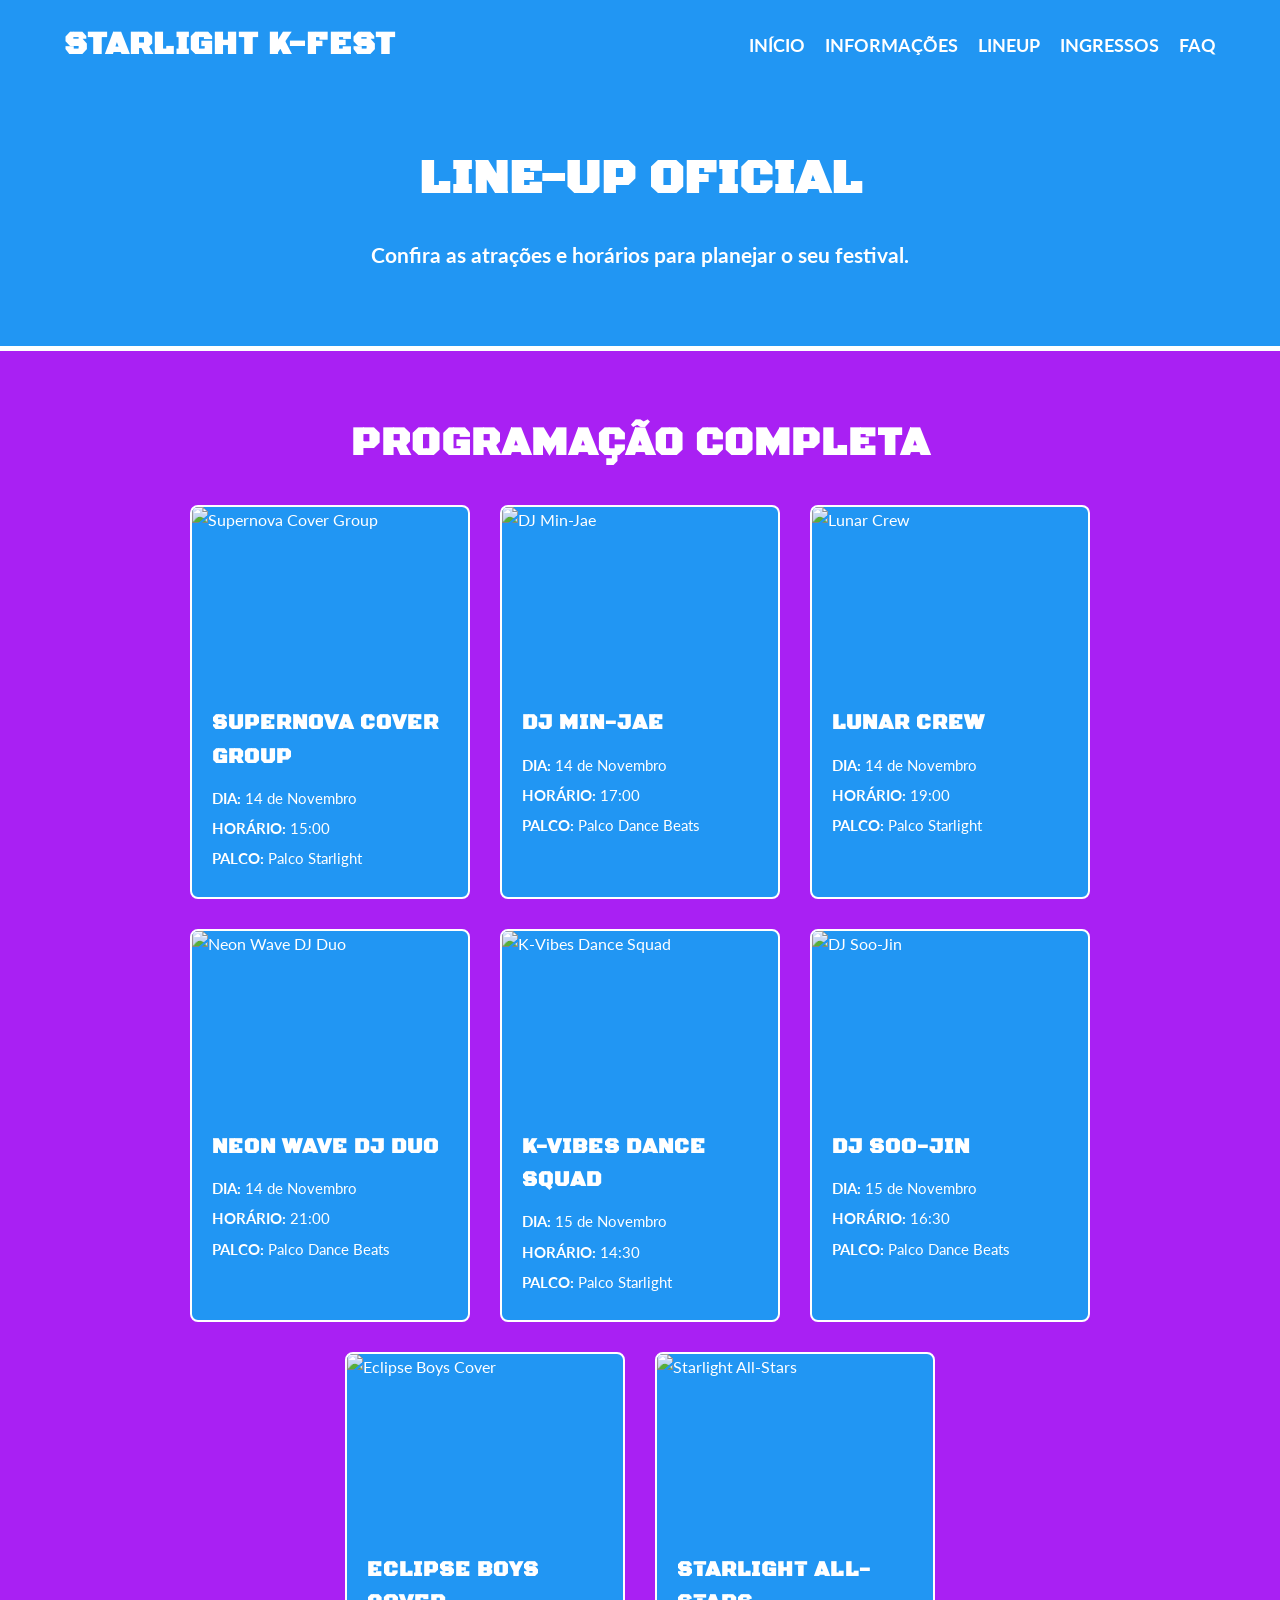
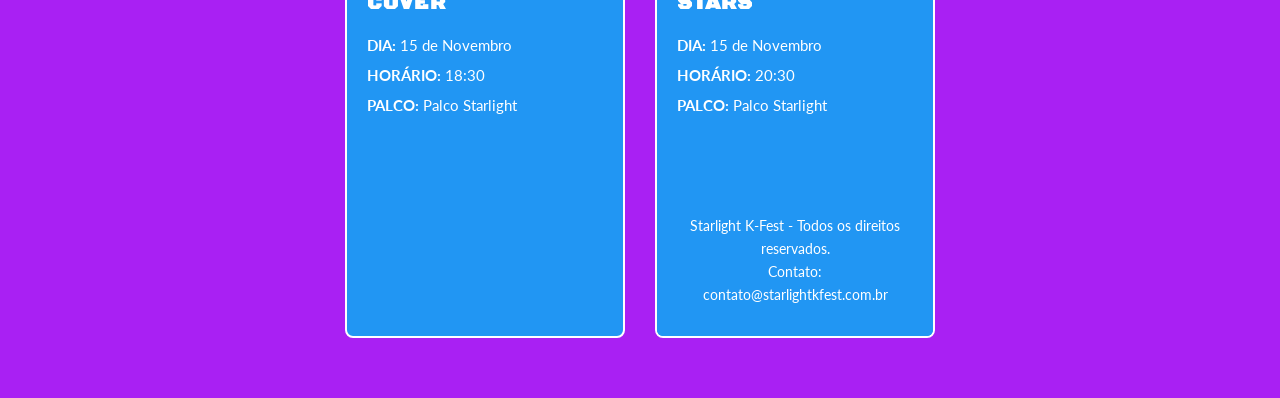
==== lineup.html @ 02d82ff8 "Initial commit" ====
<!DOCTYPE html>
<html lang="pt-br">
<head>
    <meta charset="UTF-8">
    <meta name="viewport" content="width=device-width, initial-scale=1.0">
    <link rel="stylesheet" href="style.css">

    <title>Starlight K-Fest | Início</title>
    <!-- Fontes do Google Fonts -->
    <link rel="preconnect" href="https://fonts.googleapis.com">
    <link rel="preconnect" href="https://fonts.gstatic.com" crossorigin>
    <link href="https://fonts.googleapis.com/css2?family=Black+Ops+One&family=Lato:ital,wght@0,400;0,700;1,400&display=swap" rel="stylesheet">
    <link rel="stylesheet" href="style.css">
</head>
<body>
   
    <header class="header">
        <h1 class="logo">Starlight K-Fest</h1>
        <nav class="nav-menu">
            <a href="index.html">Início</a>
            <a href="#informações">informações</a>
            <a href="#lineup">lineup</a>
            <a href="#ingressos">Ingressos</a>
            <a href="#faq">faq</a>
        </nav>
    </header>
    <main>
        <section class="hero hero-small">
            <h1 class="hero-title">Line-up Oficial</h1>
            <p class="hero-description">Confira as atrações e horários para planejar o seu festival.</p>
        </section>

        <section class="section">
            <h2 class="section-title">Programação Completa</h2>
            
            <div class="lineup-grid">
                <!-- Artista 1 -->
                <article class="artist-card">
                    <img src="https://picsum.photos/id/1025/400/300" alt="Supernova Cover Group" class="artist-image">
                    <div class="artist-info">
                        <h3 class="artist-name">Supernova Cover Group</h3>
                        <p class="artist-detail"><strong>Dia:</strong> 14 de Novembro</p>
                        <p class="artist-detail"><strong>Horário:</strong> 15:00</p>
                        <p class="artist-detail"><strong>Palco:</strong> Palco Starlight</p>
                    </div>
                </article>

                <!-- Artista 2 -->
                <article class="artist-card">
                    <img src="https://picsum.photos/id/1062/400/300" alt="DJ Min-Jae" class="artist-image">
                    <div class="artist-info">
                        <h3 class="artist-name">DJ Min-Jae</h3>
                        <p class="artist-detail"><strong>Dia:</strong> 14 de Novembro</p>
                        <p class="artist-detail"><strong>Horário:</strong> 17:00</p>
                        <p class="artist-detail"><strong>Palco:</strong> Palco Dance Beats</p>
                    </div>
                </article>

                <!-- Artista 3 -->
                <article class="artist-card">
                    <img src="https://picsum.photos/id/1082/400/300" alt="Lunar Crew" class="artist-image">
                    <div class="artist-info">
                        <h3 class="artist-name">Lunar Crew</h3>
                        <p class="artist-detail"><strong>Dia:</strong> 14 de Novembro</p>
                        <p class="artist-detail"><strong>Horário:</strong> 19:00</p>
                        <p class="artist-detail"><strong>Palco:</strong> Palco Starlight</p>
                    </div>
                </article>

                <!-- Artista 4 -->
                <article class="artist-card">
                    <img src="https://picsum.photos/id/1074/400/300" alt="Neon Wave DJ Duo" class="artist-image">
                    <div class="artist-info">
                        <h3 class="artist-name">Neon Wave DJ Duo</h3>
                        <p class="artist-detail"><strong>Dia:</strong> 14 de Novembro</p>
                        <p class="artist-detail"><strong>Horário:</strong> 21:00</p>
                        <p class="artist-detail"><strong>Palco:</strong> Palco Dance Beats</p>
                    </div>
                </article>

                <!-- Artista 5 -->
                <article class="artist-card">
                    <img src="https://picsum.photos/id/1012/400/300" alt="K-Vibes Dance Squad" class="artist-image">
                    <div class="artist-info">
                        <h3 class="artist-name">K-Vibes Dance Squad</h3>
                        <p class="artist-detail"><strong>Dia:</strong> 15 de Novembro</p>
                        <p class="artist-detail"><strong>Horário:</strong> 14:30</p>
                        <p class="artist-detail"><strong>Palco:</strong> Palco Starlight</p>
                    </div>
                </article>

                <!-- Artista 6 -->
                <article class="artist-card">
                    <img src="https://picsum.photos/id/338/400/300" alt="DJ Soo-Jin" class="artist-image">
                    <div class="artist-info">
                        <h3 class="artist-name">DJ Soo-Jin</h3>
                        <p class="artist-detail"><strong>Dia:</strong> 15 de Novembro</p>
                        <p class="artist-detail"><strong>Horário:</strong> 16:30</p>
                        <p class="artist-detail"><strong>Palco:</strong> Palco Dance Beats</p>
                    </div>
                </article>

                <!-- Artista 7 -->
                <article class="artist-card">
                    <img src="https://picsum.photos/id/453/400/300" alt="Eclipse Boys Cover" class="artist-image">
                    <div class="artist-info">
                        <h3 class="artist-name">Eclipse Boys Cover</h3>
                        <p class="artist-detail"><strong>Dia:</strong> 15 de Novembro</p>
                        <p class="artist-detail"><strong>Horário:</strong> 18:30</p>
                        <p class="artist-detail"><strong>Palco:</strong> Palco Starlight</p>
                    </div>
                </article>

                <!-- Artista 8 -->
                <article class="artist-card">
                    <img src="https://picsum.photos/id/646/400/300" alt="Starlight All-Stars" class="artist-image">
                    <div class="artist-info">
                        <h3 class="artist-name">Starlight All-Stars</h3>
                        <p class="artist-detail"><strong>Dia:</strong> 15 de Novembro</p>
                        <p class="artist-detail"><strong>Horário:</strong> 20:30</p>
                        <p class="artist-detail"><strong>Palco:</strong> Palco Starlight</p>
                    </div>
</body>


<footer id="contato" class="footer">
    <p>Starlight K-Fest - Todos os direitos reservados.</p>
    <p>Contato: contato@starlightkfest.com.br</p>
</footer>

</html>
---- style.css ----
/* ==========================================================================
   1. RESET BÁSICO E CONFIGURAÇÕES GERAIS
   ========================================================================== */
   * {
    margin: 0;
    padding: 0;
    box-sizing: border-box;
}

body {
    background-color: #a920f3;
    color: #ffffff;
    font-family: 'Lato', sans-serif;
    line-height: 1.6;
}

/* Tipografia dos Títulos */
h1, h2, h3 {
    font-family: 'Black Ops One', cursive;
    letter-spacing: 1px;
    text-transform: uppercase;
}

/* ==========================================================================
   2. HEADER & NAVEGAÇÃO (FLEXBOX)
   ========================================================================== */
.header {
    display: flex;
    justify-content: space-between;
    align-items: center;
    background-color: #2196f3;
    padding: 20px 5%;
}

.logo {
    font-size: 2rem;
    color: #ffffff;
}

.nav-menu {
    display: flex;
    gap: 20px;
}

.nav-menu a {
    color: #ffffff;
    text-decoration: none;
    font-weight: bold;
    font-size: 1.1rem;
    text-transform: uppercase;
    transition: color 0.3s ease;
}

.nav-menu a:hover {
    color: #a920f3;
}

/* ==========================================================================
   3. SEÇÕES HERO (PRINCIPAL E REDUZIDA)
   ========================================================================== */
.hero {
    text-align: center;
    padding: 80px 20px;
    background-color: #2196f3;
    border-bottom: 5px solid #ffffff;
}

.hero-small {
    padding: 50px 20px;
}

.hero-title {
    font-size: 3rem;
    margin-bottom: 20px;
}

.hero-tagline, .hero-description {
    font-size: 1.3rem;
    max-width: 800px;
    margin: 0 auto 25px auto;
    font-weight: bold;
}

.event-info-box {
    background-color: #a920f3;
    display: inline-block;
    padding: 15px 30px;
    border-radius: 8px;
    margin-bottom: 30px;
    border: 2px solid #ffffff;
}

.event-date, .event-location {
    font-size: 1.2rem;
    font-weight: bold;
    text-transform: uppercase;
}

/* ==========================================================================
   4. BOTÕES E COMPONENTES REUTILIZÁVEIS
   ========================================================================== */
.btn-primary, .btn-buy {
    display: inline-block;
    background-color: #a920f3;
    color: #ffffff;
    padding: 15px 30px;
    text-decoration: none;
    font-family: 'Black Ops One', cursive;
    border: none;
    border-radius: 4px;
    cursor: pointer;
    font-size: 1rem;
    transition: background-color 0.3s ease;
}

.btn-primary:hover, .btn-buy:hover {
    background-color: #ffffff;
    color: #2196f3;
}

/* Estrutura Padrão de Seções */
.section {
    padding: 60px 5%;
    max-width: 1200px;
    margin: 0 auto;
    text-align: center;
}

.section-title {
    font-size: 2.5rem;
    margin-bottom: 30px;
}

.section-text {
    font-size: 1.2rem;
    max-width: 800px;
    margin: 0 auto;
}

/* ==========================================================================
   5. CARDS DA PÁGINA INICIAL (INDEX)
   ========================================================================== */
.cards-container {
    display: flex;
    flex-wrap: wrap;
    gap: 20px;
    justify-content: center;
}

.card {
    background-color: #2196f3;
    padding: 30px;
    flex: 1;
    min-width: 250px;
    max-width: 350px;
    border-radius: 8px;
}

.card h3 {
    font-size: 1.5rem;
    margin-bottom: 15px;
}

/* Seção de Ingressos */
.tickets-container {
    display: flex;
    flex-wrap: wrap;
    gap: 30px;
    justify-content: center;
}

.ticket-card {
    background-color: #2196f3;
    padding: 40px 30px;
    border-radius: 8px;
    flex: 1;
    min-width: 280px;
    max-width: 380px;
    display: flex;
    flex-direction: column;
    align-items: center;
    gap: 15px;
}

.ticket-card.highlight {
    border: 3px solid #ffffff;
}

.price {
    font-size: 2rem;
    font-weight: bold;
}

/* ==========================================================================
   6. CARDS DE ARTISTAS DA PÁGINA LINE-UP
   ========================================================================== */
.lineup-grid {
    display: flex;
    flex-wrap: wrap;
    gap: 30px;
    justify-content: center;
    margin-top: 20px;
}

.artist-card {
    background-color: #2196f3;
    border-radius: 8px;
    overflow: hidden;
    width: 280px;
    text-align: left;
    border: 2px solid #ffffff;
}

.artist-image {
    width: 100%;
    height: 180px;
    object-fit: cover;
    display: block;
}

.artist-info {
    padding: 20px;
}

.artist-name {
    font-size: 1.3rem;
    margin-bottom: 12px;
    color: #ffffff;
}

.artist-detail {
    font-size: 0.95rem;
    margin-bottom: 6px;
}

.artist-detail strong {
    color: #ffffff;
    text-transform: uppercase;
}

/* ==========================================================================
   7. RODAPÉ (FOOTER)
   ========================================================================== */
.footer {
    background-color: #2196f3;
    text-align: center;
    padding: 30px 20px;
    margin-top: 40px;
}

.footer p {
    font-size: 0.9rem;
}
---- style.css ----
/* ==========================================================================
   1. RESET BÁSICO E CONFIGURAÇÕES GERAIS
   ========================================================================== */
   * {
    margin: 0;
    padding: 0;
    box-sizing: border-box;
}

body {
    background-color: #a920f3;
    color: #ffffff;
    font-family: 'Lato', sans-serif;
    line-height: 1.6;
}

/* Tipografia dos Títulos */
h1, h2, h3 {
    font-family: 'Black Ops One', cursive;
    letter-spacing: 1px;
    text-transform: uppercase;
}

/* ==========================================================================
   2. HEADER & NAVEGAÇÃO (FLEXBOX)
   ========================================================================== */
.header {
    display: flex;
    justify-content: space-between;
    align-items: center;
    background-color: #2196f3;
    padding: 20px 5%;
}

.logo {
    font-size: 2rem;
    color: #ffffff;
}

.nav-menu {
    display: flex;
    gap: 20px;
}

.nav-menu a {
    color: #ffffff;
    text-decoration: none;
    font-weight: bold;
    font-size: 1.1rem;
    text-transform: uppercase;
    transition: color 0.3s ease;
}

.nav-menu a:hover {
    color: #a920f3;
}

/* ==========================================================================
   3. SEÇÕES HERO (PRINCIPAL E REDUZIDA)
   ========================================================================== */
.hero {
    text-align: center;
    padding: 80px 20px;
    background-color: #2196f3;
    border-bottom: 5px solid #ffffff;
}

.hero-small {
    padding: 50px 20px;
}

.hero-title {
    font-size: 3rem;
    margin-bottom: 20px;
}

.hero-tagline, .hero-description {
    font-size: 1.3rem;
    max-width: 800px;
    margin: 0 auto 25px auto;
    font-weight: bold;
}

.event-info-box {
    background-color: #a920f3;
    display: inline-block;
    padding: 15px 30px;
    border-radius: 8px;
    margin-bottom: 30px;
    border: 2px solid #ffffff;
}

.event-date, .event-location {
    font-size: 1.2rem;
    font-weight: bold;
    text-transform: uppercase;
}

/* ==========================================================================
   4. BOTÕES E COMPONENTES REUTILIZÁVEIS
   ========================================================================== */
.btn-primary, .btn-buy {
    display: inline-block;
    background-color: #a920f3;
    color: #ffffff;
    padding: 15px 30px;
    text-decoration: none;
    font-family: 'Black Ops One', cursive;
    border: none;
    border-radius: 4px;
    cursor: pointer;
    font-size: 1rem;
    transition: background-color 0.3s ease;
}

.btn-primary:hover, .btn-buy:hover {
    background-color: #ffffff;
    color: #2196f3;
}

/* Estrutura Padrão de Seções */
.section {
    padding: 60px 5%;
    max-width: 1200px;
    margin: 0 auto;
    text-align: center;
}

.section-title {
    font-size: 2.5rem;
    margin-bottom: 30px;
}

.section-text {
    font-size: 1.2rem;
    max-width: 800px;
    margin: 0 auto;
}

/* ==========================================================================
   5. CARDS DA PÁGINA INICIAL (INDEX)
   ========================================================================== */
.cards-container {
    display: flex;
    flex-wrap: wrap;
    gap: 20px;
    justify-content: center;
}

.card {
    background-color: #2196f3;
    padding: 30px;
    flex: 1;
    min-width: 250px;
    max-width: 350px;
    border-radius: 8px;
}

.card h3 {
    font-size: 1.5rem;
    margin-bottom: 15px;
}

/* Seção de Ingressos */
.tickets-container {
    display: flex;
    flex-wrap: wrap;
    gap: 30px;
    justify-content: center;
}

.ticket-card {
    background-color: #2196f3;
    padding: 40px 30px;
    border-radius: 8px;
    flex: 1;
    min-width: 280px;
    max-width: 380px;
    display: flex;
    flex-direction: column;
    align-items: center;
    gap: 15px;
}

.ticket-card.highlight {
    border: 3px solid #ffffff;
}

.price {
    font-size: 2rem;
    font-weight: bold;
}

/* ==========================================================================
   6. CARDS DE ARTISTAS DA PÁGINA LINE-UP
   ========================================================================== */
.lineup-grid {
    display: flex;
    flex-wrap: wrap;
    gap: 30px;
    justify-content: center;
    margin-top: 20px;
}

.artist-card {
    background-color: #2196f3;
    border-radius: 8px;
    overflow: hidden;
    width: 280px;
    text-align: left;
    border: 2px solid #ffffff;
}

.artist-image {
    width: 100%;
    height: 180px;
    object-fit: cover;
    display: block;
}

.artist-info {
    padding: 20px;
}

.artist-name {
    font-size: 1.3rem;
    margin-bottom: 12px;
    color: #ffffff;
}

.artist-detail {
    font-size: 0.95rem;
    margin-bottom: 6px;
}

.artist-detail strong {
    color: #ffffff;
    text-transform: uppercase;
}

/* ==========================================================================
   7. RODAPÉ (FOOTER)
   ========================================================================== */
.footer {
    background-color: #2196f3;
    text-align: center;
    padding: 30px 20px;
    margin-top: 40px;
}

.footer p {
    font-size: 0.9rem;
}
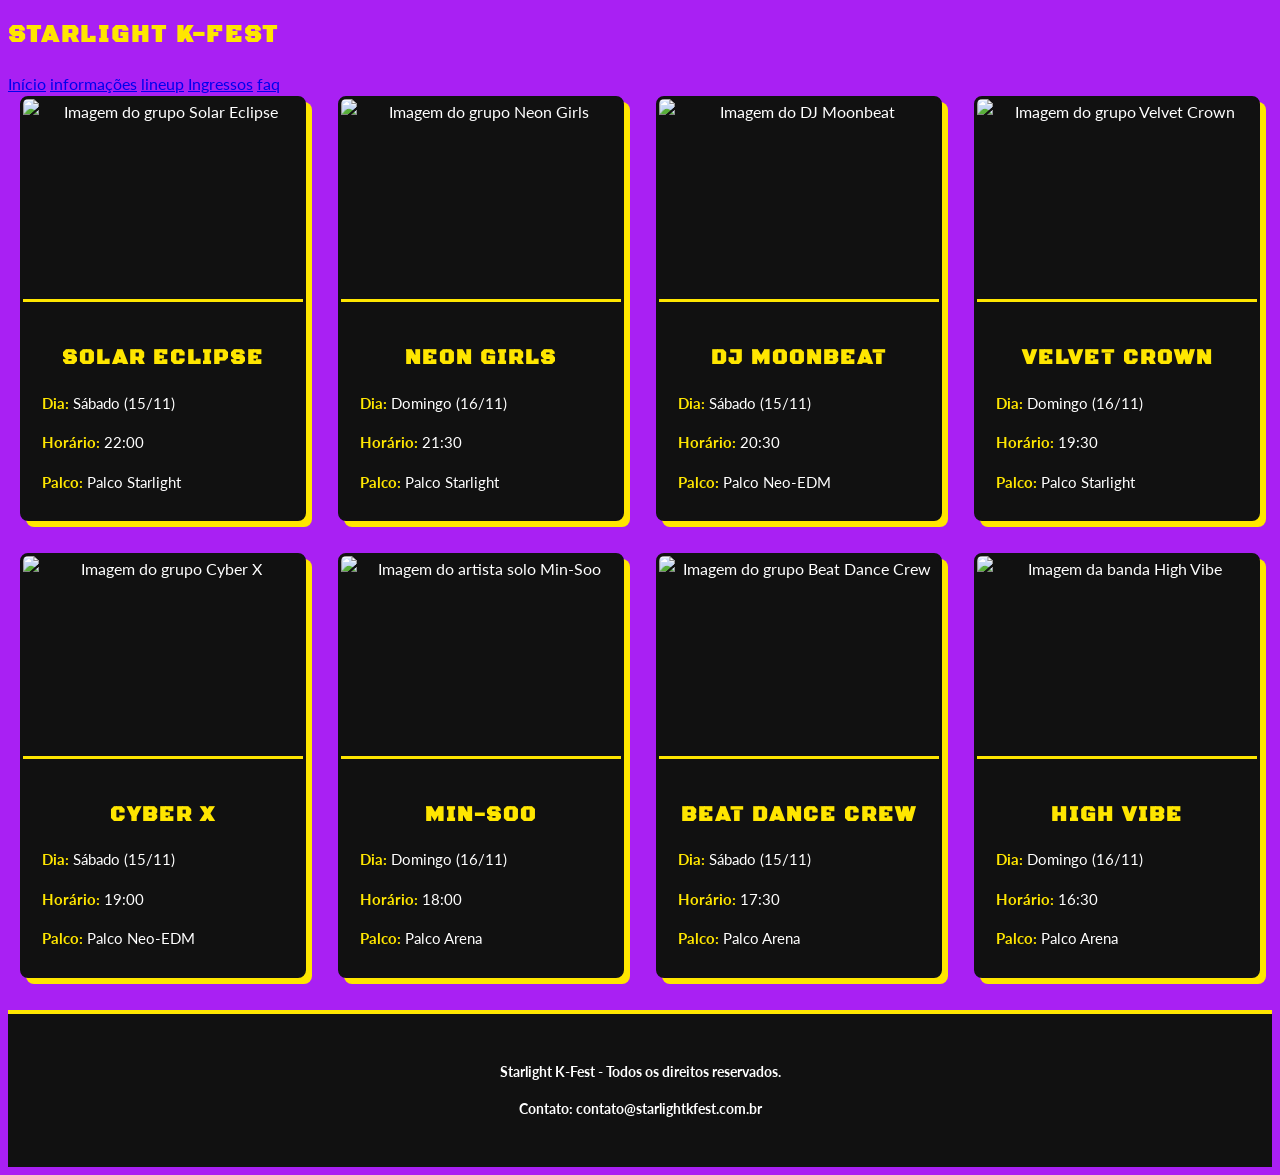
==== commit 01ab90b5: "commitinicial" ====
--- a/lineup.html
+++ b/lineup.html
@@ -24,102 +24,98 @@
             <a href="#faq">faq</a>
         </nav>
     </header>
-    <main>
-        <section class="hero hero-small">
-            <h1 class="hero-title">Line-up Oficial</h1>
-            <p class="hero-description">Confira as atrações e horários para planejar o seu festival.</p>
-        </section>
-
-        <section class="section">
-            <h2 class="section-title">Programação Completa</h2>
-            
-            <div class="lineup-grid">
-                <!-- Artista 1 -->
-                <article class="artist-card">
-                    <img src="https://picsum.photos/id/1025/400/300" alt="Supernova Cover Group" class="artist-image">
-                    <div class="artist-info">
-                        <h3 class="artist-name">Supernova Cover Group</h3>
-                        <p class="artist-detail"><strong>Dia:</strong> 14 de Novembro</p>
-                        <p class="artist-detail"><strong>Horário:</strong> 15:00</p>
-                        <p class="artist-detail"><strong>Palco:</strong> Palco Starlight</p>
-                    </div>
-                </article>
-
-                <!-- Artista 2 -->
-                <article class="artist-card">
-                    <img src="https://picsum.photos/id/1062/400/300" alt="DJ Min-Jae" class="artist-image">
-                    <div class="artist-info">
-                        <h3 class="artist-name">DJ Min-Jae</h3>
-                        <p class="artist-detail"><strong>Dia:</strong> 14 de Novembro</p>
-                        <p class="artist-detail"><strong>Horário:</strong> 17:00</p>
-                        <p class="artist-detail"><strong>Palco:</strong> Palco Dance Beats</p>
-                    </div>
-                </article>
-
-                <!-- Artista 3 -->
-                <article class="artist-card">
-                    <img src="https://picsum.photos/id/1082/400/300" alt="Lunar Crew" class="artist-image">
-                    <div class="artist-info">
-                        <h3 class="artist-name">Lunar Crew</h3>
-                        <p class="artist-detail"><strong>Dia:</strong> 14 de Novembro</p>
-                        <p class="artist-detail"><strong>Horário:</strong> 19:00</p>
-                        <p class="artist-detail"><strong>Palco:</strong> Palco Starlight</p>
-                    </div>
-                </article>
-
-                <!-- Artista 4 -->
-                <article class="artist-card">
-                    <img src="https://picsum.photos/id/1074/400/300" alt="Neon Wave DJ Duo" class="artist-image">
-                    <div class="artist-info">
-                        <h3 class="artist-name">Neon Wave DJ Duo</h3>
-                        <p class="artist-detail"><strong>Dia:</strong> 14 de Novembro</p>
-                        <p class="artist-detail"><strong>Horário:</strong> 21:00</p>
-                        <p class="artist-detail"><strong>Palco:</strong> Palco Dance Beats</p>
-                    </div>
-                </article>
-
-                <!-- Artista 5 -->
-                <article class="artist-card">
-                    <img src="https://picsum.photos/id/1012/400/300" alt="K-Vibes Dance Squad" class="artist-image">
-                    <div class="artist-info">
-                        <h3 class="artist-name">K-Vibes Dance Squad</h3>
-                        <p class="artist-detail"><strong>Dia:</strong> 15 de Novembro</p>
-                        <p class="artist-detail"><strong>Horário:</strong> 14:30</p>
-                        <p class="artist-detail"><strong>Palco:</strong> Palco Starlight</p>
-                    </div>
-                </article>
-
-                <!-- Artista 6 -->
-                <article class="artist-card">
-                    <img src="https://picsum.photos/id/338/400/300" alt="DJ Soo-Jin" class="artist-image">
-                    <div class="artist-info">
-                        <h3 class="artist-name">DJ Soo-Jin</h3>
-                        <p class="artist-detail"><strong>Dia:</strong> 15 de Novembro</p>
-                        <p class="artist-detail"><strong>Horário:</strong> 16:30</p>
-                        <p class="artist-detail"><strong>Palco:</strong> Palco Dance Beats</p>
-                    </div>
-                </article>
-
-                <!-- Artista 7 -->
-                <article class="artist-card">
-                    <img src="https://picsum.photos/id/453/400/300" alt="Eclipse Boys Cover" class="artist-image">
-                    <div class="artist-info">
-                        <h3 class="artist-name">Eclipse Boys Cover</h3>
-                        <p class="artist-detail"><strong>Dia:</strong> 15 de Novembro</p>
-                        <p class="artist-detail"><strong>Horário:</strong> 18:30</p>
-                        <p class="artist-detail"><strong>Palco:</strong> Palco Starlight</p>
-                    </div>
-                </article>
-
-                <!-- Artista 8 -->
-                <article class="artist-card">
-                    <img src="https://picsum.photos/id/646/400/300" alt="Starlight All-Stars" class="artist-image">
-                    <div class="artist-info">
-                        <h3 class="artist-name">Starlight All-Stars</h3>
-                        <p class="artist-detail"><strong>Dia:</strong> 15 de Novembro</p>
-                        <p class="artist-detail"><strong>Horário:</strong> 20:30</p>
-                        <p class="artist-detail"><strong>Palco:</strong> Palco Starlight</p>
-                    </div>
+    <div class="grid-cards">
+  
+        <!-- Artista 1 -->
+        <article class="card artist-card">
+          <img src="https://images.unsplash.com/photo-1516450360452-9312f5e86fc7?auto=format&fit=crop&w=600&q=80" alt="Imagem do grupo Solar Eclipse" class="artist-img">
+          <div class="artist-info">
+            <h3>SOLAR ECLIPSE</h3>
+            <p class="detail"><strong>Dia:</strong> Sábado (15/11)</p>
+            <p class="detail"><strong>Horário:</strong> 22:00</p>
+            <p class="detail"><strong>Palco:</strong> Palco Starlight</p>
+          </div>
+        </article>
+      
+        <!-- Artista 2 -->
+        <article class="card artist-card">
+          <img src="https://images.unsplash.com/photo-1501386761578-eac5c94b800a?auto=format&fit=crop&w=600&q=80" alt="Imagem do grupo Neon Girls" class="artist-img">
+          <div class="artist-info">
+            <h3>NEON GIRLS</h3>
+            <p class="detail"><strong>Dia:</strong> Domingo (16/11)</p>
+            <p class="detail"><strong>Horário:</strong> 21:30</p>
+            <p class="detail"><strong>Palco:</strong> Palco Starlight</p>
+          </div>
+        </article>
+      
+        <!-- Artista 3 -->
+        <article class="card artist-card">
+          <img src="https://images.unsplash.com/photo-1571266028243-3716f02d2d2e?auto=format&fit=crop&w=600&q=80" alt="Imagem do DJ Moonbeat" class="artist-img">
+          <div class="artist-info">
+            <h3>DJ MOONBEAT</h3>
+            <p class="detail"><strong>Dia:</strong> Sábado (15/11)</p>
+            <p class="detail"><strong>Horário:</strong> 20:30</p>
+            <p class="detail"><strong>Palco:</strong> Palco Neo-EDM</p>
+          </div>
+        </article>
+      
+        <!-- Artista 4 -->
+        <article class="card artist-card">
+          <img src="https://images.unsplash.com/photo-1526478806334-5fd488fcaabc?auto=format&fit=crop&w=600&q=80" alt="Imagem do grupo Velvet Crown" class="artist-img">
+          <div class="artist-info">
+            <h3>VELVET CROWN</h3>
+            <p class="detail"><strong>Dia:</strong> Domingo (16/11)</p>
+            <p class="detail"><strong>Horário:</strong> 19:30</p>
+            <p class="detail"><strong>Palco:</strong> Palco Starlight</p>
+          </div>
+        </article>
+      
+        <!-- Artista 5 -->
+        <article class="card artist-card">
+          <img src="https://images.unsplash.com/photo-1508700115892-45ecd05ae2ad?auto=format&fit=crop&w=600&q=80" alt="Imagem do grupo Cyber X" class="artist-img">
+          <div class="artist-info">
+            <h3>CYBER X</h3>
+            <p class="detail"><strong>Dia:</strong> Sábado (15/11)</p>
+            <p class="detail"><strong>Horário:</strong> 19:00</p>
+            <p class="detail"><strong>Palco:</strong> Palco Neo-EDM</p>
+          </div>
+        </article>
+      
+        <!-- Artista 6 -->
+        <article class="card artist-card">
+          <img src="https://images.unsplash.com/photo-1493225457124-a3eb161ffa5f?auto=format&fit=crop&w=600&q=80" alt="Imagem do artista solo Min-Soo" class="artist-img">
+          <div class="artist-info">
+            <h3>MIN-SOO</h3>
+            <p class="detail"><strong>Dia:</strong> Domingo (16/11)</p>
+            <p class="detail"><strong>Horário:</strong> 18:00</p>
+            <p class="detail"><strong>Palco:</strong> Palco Arena</p>
+          </div>
+        </article>
+      
+        <!-- Artista 7 -->
+        <article class="card artist-card">
+          <img src="https://images.unsplash.com/photo-1514525253161-7a46d19cd819?auto=format&fit=crop&w=600&q=80" alt="Imagem do grupo Beat Dance Crew" class="artist-img">
+          <div class="artist-info">
+            <h3>BEAT DANCE CREW</h3>
+            <p class="detail"><strong>Dia:</strong> Sábado (15/11)</p>
+            <p class="detail"><strong>Horário:</strong> 17:30</p>
+            <p class="detail"><strong>Palco:</strong> Palco Arena</p>
+          </div>
+        </article>
+      
+        <!-- Artista 8 -->
+        <article class="card artist-card">
+          <img src="https://images.unsplash.com/photo-1511671782779-c97d3d27a1d4?auto=format&fit=crop&w=600&q=80" alt="Imagem da banda High Vibe" class="artist-img">
+          <div class="artist-info">
+            <h3>HIGH VIBE</h3>
+            <p class="detail"><strong>Dia:</strong> Domingo (16/11)</p>
+            <p class="detail"><strong>Horário:</strong> 16:30</p>
+            <p class="detail"><strong>Palco:</strong> Palco Arena</p>
+          </div>
+        </article>
+      
+      </div>
+      
 </body>
 
 
--- a/style.css
+++ b/style.css
@@ -1,253 +1,214 @@
-/* ==========================================================================
-   1. RESET BÁSICO E CONFIGURAÇÕES GERAIS
-   ========================================================================== */
-   * {
+/* Reset Básico */
+
+{
     margin: 0;
     padding: 0;
     box-sizing: border-box;
-}
-
-body {
+    }
+    
+    body {
     background-color: #a920f3;
     color: #ffffff;
     font-family: 'Lato', sans-serif;
     line-height: 1.6;
-}
-
-/* Tipografia dos Títulos */
-h1, h2, h3 {
+    }
+    
+    /* Tipografia dos Títulos */
+    h1, h2, h3, .logo {
     font-family: 'Black Ops One', cursive;
-    letter-spacing: 1px;
     text-transform: uppercase;
-}
-
-/* ==========================================================================
-   2. HEADER & NAVEGAÇÃO (FLEXBOX)
-   ========================================================================== */
-.header {
+    letter-spacing: 2px;
+    }
+    
+    /* Header com Display Flex */
+    .navbar {
     display: flex;
     justify-content: space-between;
     align-items: center;
-    background-color: #2196f3;
-    padding: 20px 5%;
-}
-
-.logo {
-    font-size: 2rem;
-    color: #ffffff;
-}
-
-.nav-menu {
-    display: flex;
-    gap: 20px;
-}
-
-.nav-menu a {
+    background-color: #111111;
+    padding: 1.2rem 2rem;
+    position: sticky;
+    top: 0;
+    z-index: 100;
+    border-bottom: 4px solid #ffe600;
+    }
+    
+    .logo {
+    font-size: 1.5rem;
+    color: #ffe600;
+    }
+    
+    .nav-links {
+    display: flex;
+    gap: 1.5rem;
+    }
+    
+    .nav-links a {
     color: #ffffff;
     text-decoration: none;
-    font-weight: bold;
+    font-weight: 700;
+    font-size: 1rem;
+    text-transform: uppercase;
+    transition: color 0.2s ease;
+    }
+    
+    .nav-links a:hover {
+    color: #ffe600;
+    }
+    
+    /* Hero Section */
+    .hero {
+    text-align: center;
+    padding: 4rem 1rem;
+    background-color: #111111;
+    border-bottom: 5px solid #ffe600;
+    }
+    
+    .hero h1 {
+    font-size: 3rem;
+    color: #ffe600;
+    margin-bottom: 1rem;
+    }
+    
+    .hero-call {
+    font-size: 1.3rem;
+    font-weight: 900;
+    color: #ffffff;
+    margin-bottom: 1.5rem;
+    }
+    
+    .event-info {
+    background-color: #000000;
+    display: inline-block;
+    padding: 1rem 2rem;
+    border-radius: 8px;
+    border: 2px solid #ffe600;
+    margin-bottom: 2rem;
+    }
+    
+    .event-info .info-item {
     font-size: 1.1rem;
-    text-transform: uppercase;
-    transition: color 0.3s ease;
-}
-
-.nav-menu a:hover {
-    color: #a920f3;
-}
-
-/* ==========================================================================
-   3. SEÇÕES HERO (PRINCIPAL E REDUZIDA)
-   ========================================================================== */
-.hero {
-    text-align: center;
-    padding: 80px 20px;
-    background-color: #2196f3;
-    border-bottom: 5px solid #ffffff;
-}
-
-.hero-small {
-    padding: 50px 20px;
-}
-
-.hero-title {
-    font-size: 3rem;
-    margin-bottom: 20px;
-}
-
-.hero-tagline, .hero-description {
-    font-size: 1.3rem;
-    max-width: 800px;
-    margin: 0 auto 25px auto;
-    font-weight: bold;
-}
-
-.event-info-box {
-    background-color: #a920f3;
+    margin: 0.3rem 0;
+    color: #ffffff;
+    }
+    
+    .btn-primary {
     display: inline-block;
-    padding: 15px 30px;
-    border-radius: 8px;
-    margin-bottom: 30px;
-    border: 2px solid #ffffff;
-}
-
-.event-date, .event-location {
-    font-size: 1.2rem;
-    font-weight: bold;
-    text-transform: uppercase;
-}
-
-/* ==========================================================================
-   4. BOTÕES E COMPONENTES REUTILIZÁVEIS
-   ========================================================================== */
-.btn-primary, .btn-buy {
-    display: inline-block;
-    background-color: #a920f3;
-    color: #ffffff;
-    padding: 15px 30px;
+    background-color: #ffe600;
+    color: #111111;
+    padding: 0.8rem 2rem;
+    font-family: 'Black Ops One', cursive;
     text-decoration: none;
-    font-family: 'Black Ops One', cursive;
-    border: none;
+    font-size: 1.1rem;
     border-radius: 4px;
-    cursor: pointer;
-    font-size: 1rem;
-    transition: background-color 0.3s ease;
-}
-
-.btn-primary:hover, .btn-buy:hover {
+    transition: background-color 0.2s ease, transform 0.2s ease;
+    }
+    
+    .btn-primary:hover {
     background-color: #ffffff;
-    color: #2196f3;
-}
-
-/* Estrutura Padrão de Seções */
-.section {
-    padding: 60px 5%;
+    transform: scale(1.05);
+    }
+    
+    /* Seções Gerais */
+    .section {
+    padding: 3rem 2rem;
     max-width: 1200px;
     margin: 0 auto;
     text-align: center;
-}
-
-.section-title {
+    }
+    
+    .section h1, .section h2 {
     font-size: 2.5rem;
-    margin-bottom: 30px;
-}
-
-.section-text {
-    font-size: 1.2rem;
-    max-width: 800px;
-    margin: 0 auto;
-}
-
-/* ==========================================================================
-   5. CARDS DA PÁGINA INICIAL (INDEX)
-   ========================================================================== */
-.cards-container {
+    color: #111111;
+    margin-bottom: 2.5rem;
+    background-color: #ffe600;
+    display: inline-block;
+    padding: 0.4rem 1.8rem;
+    border-radius: 4px;
+    }
+    
+    /* Grids e Cards */
+    .grid-cards {
     display: flex;
     flex-wrap: wrap;
-    gap: 20px;
+    gap: 2rem;
     justify-content: center;
-}
-
-.card {
-    background-color: #2196f3;
-    padding: 30px;
-    flex: 1;
-    min-width: 250px;
-    max-width: 350px;
+    }
+    
+    .card {
+    background-color: #111111;
+    border: 3px solid #111111;
     border-radius: 8px;
-}
-
-.card h3 {
-    font-size: 1.5rem;
-    margin-bottom: 15px;
-}
-
-/* Seção de Ingressos */
-.tickets-container {
-    display: flex;
-    flex-wrap: wrap;
-    gap: 30px;
-    justify-content: center;
-}
-
-.ticket-card {
-    background-color: #2196f3;
-    padding: 40px 30px;
-    border-radius: 8px;
-    flex: 1;
-    min-width: 280px;
-    max-width: 380px;
+    flex: 1 1 260px;
+    max-width: 280px;
+    box-shadow: 6px 6px 0px #ffe600;
+    text-align: center;
+    overflow: hidden;
+    }
+    
+    .card h3 {
+    color: #ffe600;
+    font-size: 1.3rem;
+    margin-bottom: 0.5rem;
+    }
+    
+    .card p {
+    font-size: 0.95rem;
+    color: #dddddd;
+    }
+    
+    /* Estilos de Card de Artista (Lineup) */
+    .artist-card {
     display: flex;
     flex-direction: column;
-    align-items: center;
-    gap: 15px;
-}
-
-.ticket-card.highlight {
-    border: 3px solid #ffffff;
-}
-
-.price {
+    }
+    
+    .artist-img {
+    width: 100%;
+    height: 200px;
+    object-fit: cover;
+    border-bottom: 3px solid #ffe600;
+    }
+    
+    .artist-info {
+    padding: 1.2rem;
+    text-align: left;
+    }
+    
+    .artist-info h3 {
+    margin-bottom: 0.8rem;
+    text-align: center;
+    }
+    
+    .artist-info .detail {
+    font-size: 0.95rem;
+    margin-bottom: 0.3rem;
+    color: #ffffff;
+    }
+    
+    .artist-info .detail strong {
+    color: #ffe600;
+    }
+    
+    /* Footer */
+    footer {
+    background-color: #111111;
+    text-align: center;
+    padding: 2rem;
+    font-weight: 700;
+    font-size: 0.9rem;
+    border-top: 4px solid #ffe600;
+    margin-top: 2rem;
+    }
+    
+    /* Responsividade Básica */
+    @media (max-width: 768px) {
+    .navbar {
+    flex-direction: column;
+    gap: 1rem;
+    }
+    
+    .hero h1 {
     font-size: 2rem;
-    font-weight: bold;
-}
-
-/* ==========================================================================
-   6. CARDS DE ARTISTAS DA PÁGINA LINE-UP
-   ========================================================================== */
-.lineup-grid {
-    display: flex;
-    flex-wrap: wrap;
-    gap: 30px;
-    justify-content: center;
-    margin-top: 20px;
-}
-
-.artist-card {
-    background-color: #2196f3;
-    border-radius: 8px;
-    overflow: hidden;
-    width: 280px;
-    text-align: left;
-    border: 2px solid #ffffff;
-}
-
-.artist-image {
-    width: 100%;
-    height: 180px;
-    object-fit: cover;
-    display: block;
-}
-
-.artist-info {
-    padding: 20px;
-}
-
-.artist-name {
-    font-size: 1.3rem;
-    margin-bottom: 12px;
-    color: #ffffff;
-}
-
-.artist-detail {
-    font-size: 0.95rem;
-    margin-bottom: 6px;
-}
-
-.artist-detail strong {
-    color: #ffffff;
-    text-transform: uppercase;
-}
-
-/* ==========================================================================
-   7. RODAPÉ (FOOTER)
-   ========================================================================== */
-.footer {
-    background-color: #2196f3;
-    text-align: center;
-    padding: 30px 20px;
-    margin-top: 40px;
-}
-
-.footer p {
-    font-size: 0.9rem;
-}+    }
+    }
--- a/style.css
+++ b/style.css
@@ -1,253 +1,214 @@
-/* ==========================================================================
-   1. RESET BÁSICO E CONFIGURAÇÕES GERAIS
-   ========================================================================== */
-   * {
+/* Reset Básico */
+
+{
     margin: 0;
     padding: 0;
     box-sizing: border-box;
-}
-
-body {
+    }
+    
+    body {
     background-color: #a920f3;
     color: #ffffff;
     font-family: 'Lato', sans-serif;
     line-height: 1.6;
-}
-
-/* Tipografia dos Títulos */
-h1, h2, h3 {
+    }
+    
+    /* Tipografia dos Títulos */
+    h1, h2, h3, .logo {
     font-family: 'Black Ops One', cursive;
-    letter-spacing: 1px;
     text-transform: uppercase;
-}
-
-/* ==========================================================================
-   2. HEADER & NAVEGAÇÃO (FLEXBOX)
-   ========================================================================== */
-.header {
+    letter-spacing: 2px;
+    }
+    
+    /* Header com Display Flex */
+    .navbar {
     display: flex;
     justify-content: space-between;
     align-items: center;
-    background-color: #2196f3;
-    padding: 20px 5%;
-}
-
-.logo {
-    font-size: 2rem;
-    color: #ffffff;
-}
-
-.nav-menu {
-    display: flex;
-    gap: 20px;
-}
-
-.nav-menu a {
+    background-color: #111111;
+    padding: 1.2rem 2rem;
+    position: sticky;
+    top: 0;
+    z-index: 100;
+    border-bottom: 4px solid #ffe600;
+    }
+    
+    .logo {
+    font-size: 1.5rem;
+    color: #ffe600;
+    }
+    
+    .nav-links {
+    display: flex;
+    gap: 1.5rem;
+    }
+    
+    .nav-links a {
     color: #ffffff;
     text-decoration: none;
-    font-weight: bold;
+    font-weight: 700;
+    font-size: 1rem;
+    text-transform: uppercase;
+    transition: color 0.2s ease;
+    }
+    
+    .nav-links a:hover {
+    color: #ffe600;
+    }
+    
+    /* Hero Section */
+    .hero {
+    text-align: center;
+    padding: 4rem 1rem;
+    background-color: #111111;
+    border-bottom: 5px solid #ffe600;
+    }
+    
+    .hero h1 {
+    font-size: 3rem;
+    color: #ffe600;
+    margin-bottom: 1rem;
+    }
+    
+    .hero-call {
+    font-size: 1.3rem;
+    font-weight: 900;
+    color: #ffffff;
+    margin-bottom: 1.5rem;
+    }
+    
+    .event-info {
+    background-color: #000000;
+    display: inline-block;
+    padding: 1rem 2rem;
+    border-radius: 8px;
+    border: 2px solid #ffe600;
+    margin-bottom: 2rem;
+    }
+    
+    .event-info .info-item {
     font-size: 1.1rem;
-    text-transform: uppercase;
-    transition: color 0.3s ease;
-}
-
-.nav-menu a:hover {
-    color: #a920f3;
-}
-
-/* ==========================================================================
-   3. SEÇÕES HERO (PRINCIPAL E REDUZIDA)
-   ========================================================================== */
-.hero {
-    text-align: center;
-    padding: 80px 20px;
-    background-color: #2196f3;
-    border-bottom: 5px solid #ffffff;
-}
-
-.hero-small {
-    padding: 50px 20px;
-}
-
-.hero-title {
-    font-size: 3rem;
-    margin-bottom: 20px;
-}
-
-.hero-tagline, .hero-description {
-    font-size: 1.3rem;
-    max-width: 800px;
-    margin: 0 auto 25px auto;
-    font-weight: bold;
-}
-
-.event-info-box {
-    background-color: #a920f3;
+    margin: 0.3rem 0;
+    color: #ffffff;
+    }
+    
+    .btn-primary {
     display: inline-block;
-    padding: 15px 30px;
-    border-radius: 8px;
-    margin-bottom: 30px;
-    border: 2px solid #ffffff;
-}
-
-.event-date, .event-location {
-    font-size: 1.2rem;
-    font-weight: bold;
-    text-transform: uppercase;
-}
-
-/* ==========================================================================
-   4. BOTÕES E COMPONENTES REUTILIZÁVEIS
-   ========================================================================== */
-.btn-primary, .btn-buy {
-    display: inline-block;
-    background-color: #a920f3;
-    color: #ffffff;
-    padding: 15px 30px;
+    background-color: #ffe600;
+    color: #111111;
+    padding: 0.8rem 2rem;
+    font-family: 'Black Ops One', cursive;
     text-decoration: none;
-    font-family: 'Black Ops One', cursive;
-    border: none;
+    font-size: 1.1rem;
     border-radius: 4px;
-    cursor: pointer;
-    font-size: 1rem;
-    transition: background-color 0.3s ease;
-}
-
-.btn-primary:hover, .btn-buy:hover {
+    transition: background-color 0.2s ease, transform 0.2s ease;
+    }
+    
+    .btn-primary:hover {
     background-color: #ffffff;
-    color: #2196f3;
-}
-
-/* Estrutura Padrão de Seções */
-.section {
-    padding: 60px 5%;
+    transform: scale(1.05);
+    }
+    
+    /* Seções Gerais */
+    .section {
+    padding: 3rem 2rem;
     max-width: 1200px;
     margin: 0 auto;
     text-align: center;
-}
-
-.section-title {
+    }
+    
+    .section h1, .section h2 {
     font-size: 2.5rem;
-    margin-bottom: 30px;
-}
-
-.section-text {
-    font-size: 1.2rem;
-    max-width: 800px;
-    margin: 0 auto;
-}
-
-/* ==========================================================================
-   5. CARDS DA PÁGINA INICIAL (INDEX)
-   ========================================================================== */
-.cards-container {
+    color: #111111;
+    margin-bottom: 2.5rem;
+    background-color: #ffe600;
+    display: inline-block;
+    padding: 0.4rem 1.8rem;
+    border-radius: 4px;
+    }
+    
+    /* Grids e Cards */
+    .grid-cards {
     display: flex;
     flex-wrap: wrap;
-    gap: 20px;
+    gap: 2rem;
     justify-content: center;
-}
-
-.card {
-    background-color: #2196f3;
-    padding: 30px;
-    flex: 1;
-    min-width: 250px;
-    max-width: 350px;
+    }
+    
+    .card {
+    background-color: #111111;
+    border: 3px solid #111111;
     border-radius: 8px;
-}
-
-.card h3 {
-    font-size: 1.5rem;
-    margin-bottom: 15px;
-}
-
-/* Seção de Ingressos */
-.tickets-container {
-    display: flex;
-    flex-wrap: wrap;
-    gap: 30px;
-    justify-content: center;
-}
-
-.ticket-card {
-    background-color: #2196f3;
-    padding: 40px 30px;
-    border-radius: 8px;
-    flex: 1;
-    min-width: 280px;
-    max-width: 380px;
+    flex: 1 1 260px;
+    max-width: 280px;
+    box-shadow: 6px 6px 0px #ffe600;
+    text-align: center;
+    overflow: hidden;
+    }
+    
+    .card h3 {
+    color: #ffe600;
+    font-size: 1.3rem;
+    margin-bottom: 0.5rem;
+    }
+    
+    .card p {
+    font-size: 0.95rem;
+    color: #dddddd;
+    }
+    
+    /* Estilos de Card de Artista (Lineup) */
+    .artist-card {
     display: flex;
     flex-direction: column;
-    align-items: center;
-    gap: 15px;
-}
-
-.ticket-card.highlight {
-    border: 3px solid #ffffff;
-}
-
-.price {
+    }
+    
+    .artist-img {
+    width: 100%;
+    height: 200px;
+    object-fit: cover;
+    border-bottom: 3px solid #ffe600;
+    }
+    
+    .artist-info {
+    padding: 1.2rem;
+    text-align: left;
+    }
+    
+    .artist-info h3 {
+    margin-bottom: 0.8rem;
+    text-align: center;
+    }
+    
+    .artist-info .detail {
+    font-size: 0.95rem;
+    margin-bottom: 0.3rem;
+    color: #ffffff;
+    }
+    
+    .artist-info .detail strong {
+    color: #ffe600;
+    }
+    
+    /* Footer */
+    footer {
+    background-color: #111111;
+    text-align: center;
+    padding: 2rem;
+    font-weight: 700;
+    font-size: 0.9rem;
+    border-top: 4px solid #ffe600;
+    margin-top: 2rem;
+    }
+    
+    /* Responsividade Básica */
+    @media (max-width: 768px) {
+    .navbar {
+    flex-direction: column;
+    gap: 1rem;
+    }
+    
+    .hero h1 {
     font-size: 2rem;
-    font-weight: bold;
-}
-
-/* ==========================================================================
-   6. CARDS DE ARTISTAS DA PÁGINA LINE-UP
-   ========================================================================== */
-.lineup-grid {
-    display: flex;
-    flex-wrap: wrap;
-    gap: 30px;
-    justify-content: center;
-    margin-top: 20px;
-}
-
-.artist-card {
-    background-color: #2196f3;
-    border-radius: 8px;
-    overflow: hidden;
-    width: 280px;
-    text-align: left;
-    border: 2px solid #ffffff;
-}
-
-.artist-image {
-    width: 100%;
-    height: 180px;
-    object-fit: cover;
-    display: block;
-}
-
-.artist-info {
-    padding: 20px;
-}
-
-.artist-name {
-    font-size: 1.3rem;
-    margin-bottom: 12px;
-    color: #ffffff;
-}
-
-.artist-detail {
-    font-size: 0.95rem;
-    margin-bottom: 6px;
-}
-
-.artist-detail strong {
-    color: #ffffff;
-    text-transform: uppercase;
-}
-
-/* ==========================================================================
-   7. RODAPÉ (FOOTER)
-   ========================================================================== */
-.footer {
-    background-color: #2196f3;
-    text-align: center;
-    padding: 30px 20px;
-    margin-top: 40px;
-}
-
-.footer p {
-    font-size: 0.9rem;
-}+    }
+    }
